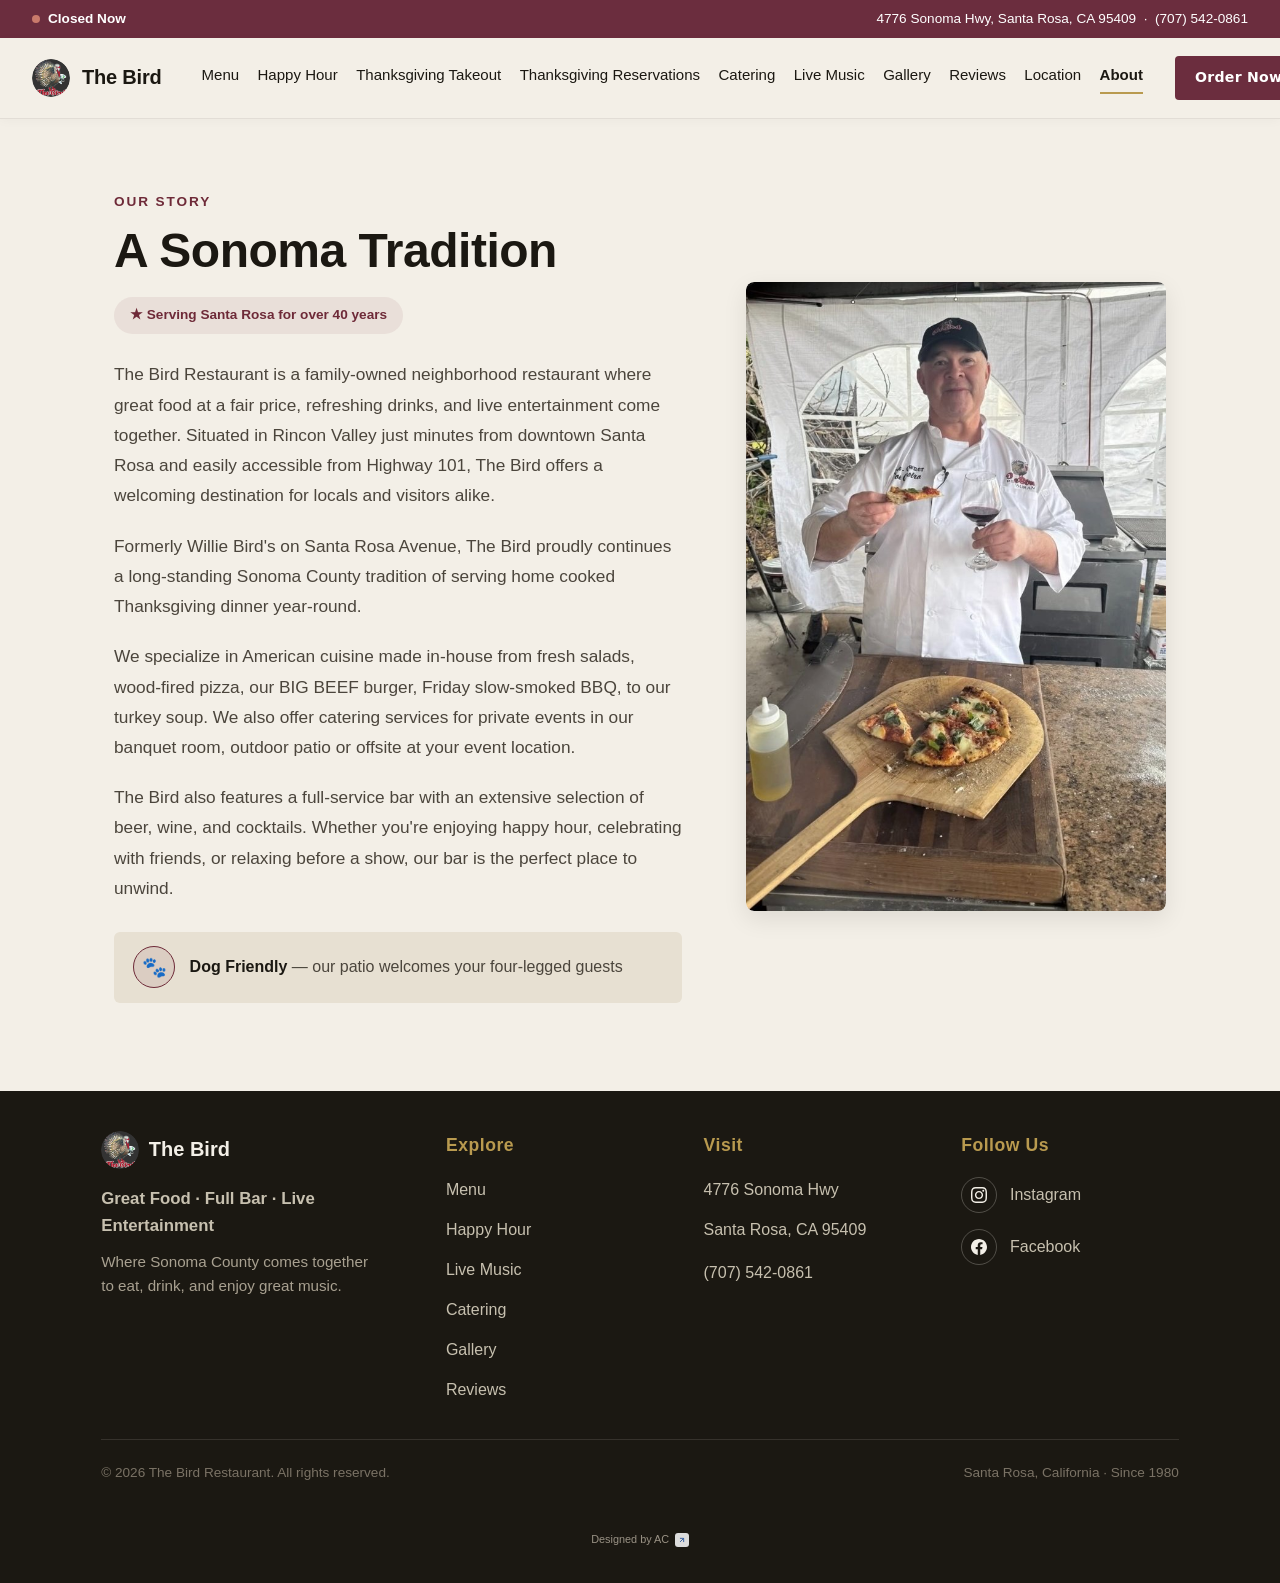
==== about.html @ 24c6ec64 "Add files via upload" ====
<!DOCTYPE html>
<html lang="en">
<head>
<meta charset="UTF-8">
<meta name="viewport" content="width=device-width, initial-scale=1.0, user-scalable=yes">
<title>About Us — The Bird Restaurant</title>
<link rel="icon" type="image/png" href="Bird_Logo_clknrs.png">
<link rel="preconnect" href="https://fonts.googleapis.com">
<link rel="preconnect" href="https://fonts.gstatic.com" crossorigin>
<link href="https://fonts.googleapis.com/css2?family=Space+Grotesk:wght@500;600;700&family=Plus+Jakarta+Sans:wght@400;500;600;700&family=Inter:wght@400;500;600;700&display=swap" rel="stylesheet">
<link href="css2.css" rel="stylesheet">

<!-- Google Analytics GA4 -->
<script async src="https://www.googletagmanager.com/gtag/js?id=G-4L2MCNKGV0"></script>
<script>
  window.dataLayer = window.dataLayer || [];
  function gtag(){dataLayer.push(arguments);}
  gtag('js', new Date());
  gtag('config', 'G-4L2MCNKGV0');
</script>

<style>
  :root {
    --ink: #1B1812;
    --ink-soft: #4B453C;
    --paper: #F3EFE7;
    --paper-2: #E7E0D2;
    --wine: #6E2A38;
    --wine-light: #893447;
    --gold: #B99A4F;
    --display: 'Space Grotesk', sans-serif;
    --body: 'Inter', sans-serif;
  }

  * { margin: 0; padding: 0; box-sizing: border-box; }
  /* ACCESSIBILITY & LAYOUT FIX: No overflow-x: hidden to allow sticky header to function */
  html { scroll-behavior: smooth; }
  body { max-width: 100vw; background: var(--paper); color: var(--ink); font-family: var(--body); line-height: 1.65; margin: 0; padding: 0; }

  a { color: inherit; text-decoration: none; }
  img { display: block; max-width: 100%; }
  ::selection { background: var(--gold); color: var(--ink); }

  .wrap { max-width: 1180px; margin: 0 auto; padding: 0 5vw; }

  /* Nav Links Styling & Gold Underline Effect (Forced Black Text) */
  .nav-links { 
    display: flex; 
    align-items: center; 
    gap: 1.15rem; 
    font-size: 0.94rem; 
    font-weight: 500; 
    white-space: nowrap; 
  }
  .nav-links a {
    position: relative;
    padding-bottom: 4px;
    color: var(--ink) !important;
    text-decoration: none;
    transition: opacity 0.2s ease;
  }
  .nav-links a:hover,
  .nav-links a.active {
    color: var(--ink) !important;
    font-weight: 600;
  }
  .nav-links a::after {
    content: '';
    position: absolute;
    left: 0;
    bottom: -2px;
    width: 0;
    height: 2px;
    background-color: var(--gold);
    transition: width 0.25s ease-in-out;
  }
  .nav-links a:hover::after, 
  .nav-links a.active::after {
    width: 100%;
  }

  /* Accessible Buttons */
  .btn {
    display: inline-flex; 
    align-items: center; 
    justify-content: center; 
    gap: 0.5rem;
    padding: 1rem 2.2rem;
    min-width: 170px;
    font-size: 1.05rem;
    font-weight: 600;
    letter-spacing: 0.03em; 
    border-radius: 4px; 
    text-decoration: none;
    box-sizing: border-box;
    transition: transform 0.18s, background 0.18s, color 0.18s, border-color 0.18s;
  }
  .btn-gold { background: var(--gold); color: var(--ink); }
  .btn-gold:hover { background: #cbae6c; transform: translateY(-2px); }
  .btn-outline { border: 1.5px solid rgba(243,239,231,0.5); color: var(--paper); }
  .btn-outline:hover { border-color: var(--gold); color: var(--gold); transform: translateY(-2px); }

  /* ---------- About Section Styles ---------- */
  .about-section {
    padding: 4.5rem 0 5.5rem;
  }
  .about-grid {
    display: grid;
    grid-template-columns: 1.15fr 0.85fr;
    gap: 4rem;
    align-items: center;
  }
  .eyebrow {
    font-size: 0.85rem;
    font-weight: 700;
    letter-spacing: 0.14em;
    text-transform: uppercase;
    color: var(--wine);
    margin-bottom: 0.6rem;
  }
  .about-heading {
    font-family: var(--display);
    font-weight: 700;
    font-size: clamp(2.2rem, 4vw, 3rem);
    letter-spacing: -0.01em;
    line-height: 1.15;
    margin-bottom: 1.2rem;
    color: var(--ink);
  }
  .tag-pill {
    display: inline-flex;
    align-items: center;
    gap: 0.5rem;
    font-size: 0.85rem;
    font-weight: 700;
    color: var(--wine);
    background: rgba(110,42,56,0.08);
    padding: 0.45rem 1rem;
    border-radius: 20px;
    margin-bottom: 1.6rem;
  }
  .about-text p {
    color: var(--ink-soft);
    font-size: 1.08rem;
    line-height: 1.75;
    margin-bottom: 1.25rem;
  }
  .about-img-wrap {
    position: relative;
    border-radius: 8px;
    overflow: hidden;
    box-shadow: 0 8px 25px rgba(0,0,0,0.09);
  }
  .about-img {
    border-radius: 8px;
    width: 100%;
    height: auto;
    object-fit: cover;
    display: block;
  }
  .dog-friendly-badge {
    display: flex;
    align-items: center;
    gap: 0.9rem;
    margin-top: 1.8rem;
    background: var(--paper-2);
    padding: 0.9rem 1.2rem;
    border-radius: 6px;
  }
  .dog-icon {
    width: 42px;
    height: 42px;
    border-radius: 50%;
    background: rgba(110,42,56,0.1);
    border: 1.5px solid var(--wine);
    display: flex;
    align-items: center;
    justify-content: center;
    font-size: 1.25rem;
    flex-shrink: 0;
  }

  @media (max-width: 860px) {
    .about-grid {
      grid-template-columns: 1fr;
      gap: 2.5rem;
    }
    .about-img-wrap {
      max-width: 520px;
      margin: 0 auto;
    }
  }
</style>
</head>
<body>

<!-- 1. STATUS BAR (Scrolls away naturally) -->
<div class="status-bar" style="background-color: #6B2D3E; color: #FFFFFF; font-size: 0.85rem; width: 100%; box-sizing: border-box;">
  <div style="max-width: 1340px; margin: 0 auto; padding: 0.5rem 2rem; display: flex; justify-content: space-between; align-items: center; box-sizing: border-box;">
    <div style="display: flex; align-items: center; gap: 0.5rem; font-weight: 600;">
      <span id="status-dot" style="width: 8px; height: 8px; background-color: #7FBF7F; border-radius: 50%; display: inline-block;"></span>
      <span id="status-text">Checking hours…</span>
    </div>
    <div>
      <a href="https://www.google.com/maps/search/?api=1&query=4776+Sonoma+Hwy,+Santa+Rosa,+CA+95409" target="_blank" rel="noopener noreferrer" style="color: #FFFFFF; text-decoration: none;">4776 Sonoma Hwy, Santa Rosa, CA 95409</a> 
      &nbsp;·&nbsp; 
      <a href="tel:+17075420861" style="color: #FFFFFF; text-decoration: none; white-space: nowrap;">(707) 542-0861</a>
    </div>
  </div>
</div>

<!-- 2. STICKY NAV BAR (Pins to top when scrolled - WITH SHARP BORDER) -->
<header class="site-header" style="position: sticky; top: 0; z-index: 1000; background-color: #F3EFE7; border-bottom: 1px solid rgba(27,24,18,0.08); box-shadow: 0 2px 10px rgba(0,0,0,0.03); width: 100%;">
  <div style="max-width: 1340px; margin: 0 auto; padding: 1.1rem 2rem; display: flex; align-items: center; justify-content: space-between; box-sizing: border-box;">
    
    <!-- Left: Brand -->
    <a href="index.html" style="display: flex; align-items: center; gap: 0.75rem; text-decoration: none; flex-shrink: 0;">
      <img loading="lazy" src="Bird_Logo_clknrs.png" alt="The Bird Logo" style="height: 38px; width: auto; border-radius: 50%; display: block;">
      <span style="font-family: var(--display); font-weight: 700; font-size: 1.25rem; color: #1B1812; letter-spacing: -0.01em;">The Bird</span>
    </a>

    <!-- Center: Navigation Links -->
    <nav class="nav-links" style="margin-left: 2.5rem; margin-right: 2rem;">
      <a href="menu.html">Menu</a>
      <a href="happyhour.html">Happy Hour</a>
      <a href="thanksgiving-takeout.html">Thanksgiving Takeout</a>
      <a href="thanksgiving-reservations.html">Thanksgiving Reservations</a>
      <a href="catering.html">Catering</a>
      <a href="livemusic.html">Live Music</a>
      <a href="gallery.html">Gallery</a>
      <a href="reviews.html">Reviews</a>
      <a href="location.html">Location</a>
      <a href="about.html" class="active">About</a>
    </nav>

    <!-- Right: Order Now Button -->
    <div style="flex-shrink: 0;">
      <a href="https://order.spoton.com/so-the-bird-4685/santa-rosa-ca/60ccbc7724b4c4514ff4c87b" target="_blank" rel="noopener noreferrer" style="display: inline-block; background-color: #6B2D3E; color: #FFFFFF; font-family: system-ui, -apple-system, BlinkMacSystemFont, 'Segoe UI', Roboto, sans-serif; font-weight: 600; font-size: 0.88rem; padding: 0.65rem 1.25rem; border-radius: 4px; text-decoration: none; letter-spacing: 0.02em;">Order Now</a>
    </div>

  </div>
</header>

<!-- ABOUT SECTION -->
<main class="about-section">
  <div class="wrap">
    <div class="about-grid">
      <div class="about-text">
        <div class="eyebrow">Our Story</div>
        <h1 class="about-heading">A Sonoma Tradition</h1>
        <div class="tag-pill">★ Serving Santa Rosa for over 40 years</div>
        
        <p>The Bird Restaurant is a family-owned neighborhood restaurant where great food at a fair price, refreshing drinks, and live entertainment come together. Situated in Rincon Valley just minutes from downtown Santa Rosa and easily accessible from Highway 101, The Bird offers a welcoming destination for locals and visitors alike.</p>
        
        <p>Formerly Willie Bird's on Santa Rosa Avenue, The Bird proudly continues a long-standing Sonoma County tradition of serving home cooked Thanksgiving dinner year-round.</p>
        
        <p>We specialize in American cuisine made in-house from fresh salads, wood-fired pizza, our BIG BEEF burger, Friday slow-smoked BBQ, to our turkey soup. We also offer catering services for private events in our banquet room, outdoor patio or offsite at your event location.</p>
        
        <p>The Bird also features a full-service bar with an extensive selection of beer, wine, and cocktails. Whether you're enjoying happy hour, celebrating with friends, or relaxing before a show, our bar is the perfect place to unwind.</p>

        <div class="dog-friendly-badge">
          <div class="dog-icon">🐾</div>
          <span style="font-size: 1rem; color: var(--ink-soft);"><strong style="color: var(--ink);">Dog Friendly</strong> — our patio welcomes your four-legged guests</span>
        </div>
      </div>

      <div class="about-img-wrap">
        <!-- Optimized Cloudinary photo with auto format & quality compression + local fallback -->
        <img class="about-img" 
             src="https://res.cloudinary.com/j38l39ro/image/upload/f_auto,q_auto,w_1000/joe-castro-owner.jpg" 
             onerror="this.onerror=null; this.src='joe-castro-owner.jpg';"
             alt="Joe Castro, owner of The Bird Restaurant, with wood-fired pizza and wine" 
             loading="lazy" 
             width="683" 
             height="1024">
      </div>
    </div>
  </div>
</main>

<!-- ACCESSIBLE MASTER FOOTER (Optimized for 55+) -->
<footer class="site-footer" style="background: #1B1812; border-top: none; position: relative; color: #C7C0AF; padding: 2.5rem 0 1.5rem 0; width: 100%; box-sizing: border-box; text-align: left;">
  <div class="wrap" style="max-width: 1180px; margin: 0 auto; padding: 0 4vw;">
    
    <div style="display: grid; grid-template-columns: 1.4fr 1fr 1fr 1fr; gap: 2.5rem; padding-bottom: 2.2rem; border-bottom: 1px solid rgba(243,239,231,0.12);">
      
      <!-- Column 1 -->
      <div>
        <a href="index.html" style="display: flex; align-items: center; gap: 0.6rem; margin-bottom: 1rem; text-decoration: none;">
          <img loading="lazy" src="Bird_Logo_clknrs.png" alt="The Bird Logo" style="height: 38px; width: auto; border-radius: 50%;">
          <span style="font-family: var(--display); font-weight: 700; font-size: 1.25rem; color: #F3EFE7;">The Bird</span>
        </a>
        
        <!-- TYPOGRAPHY FIX: Split into two distinct blocks so it doesn't look like a run-on sentence -->
        <div style="margin-bottom: 0.6rem; font-size: 1.05rem; font-weight: 600; color: #C7C0AF;">
          Great Food · Full Bar · Live Entertainment
        </div>
        <p style="font-size: 0.95rem; color: #A8A090; line-height: 1.6; max-width: 280px; margin: 0;">
          Where Sonoma County comes together to eat, drink, and enjoy great music.
        </p>
      </div>

      <!-- Column 2 -->
      <div>
        <h4 style="font-family: var(--display); font-size: 1.1rem; font-weight: 600; color: var(--gold); margin-bottom: 1.1rem; letter-spacing: 0.03em;">Explore</h4>
        <ul style="list-style: none; padding: 0; margin: 0; display: flex; flex-direction: column; gap: 0.85rem; font-size: 1rem;">
          <li><a href="menu.html" style="color: #C7C0AF; text-decoration: none;">Menu</a></li>
          <li><a href="happyhour.html" style="color: #C7C0AF; text-decoration: none;">Happy Hour</a></li>
          <li><a href="livemusic.html" style="color: #C7C0AF; text-decoration: none;">Live Music</a></li>
          <li><a href="catering.html" style="color: #C7C0AF; text-decoration: none;">Catering</a></li>
          <li><a href="gallery.html" style="color: #C7C0AF; text-decoration: none;">Gallery</a></li>
          <li><a href="reviews.html" style="color: #C7C0AF; text-decoration: none;">Reviews</a></li>
        </ul>
      </div>

      <!-- Column 3 -->
      <div>
        <h4 style="font-family: var(--display); font-size: 1.1rem; font-weight: 600; color: var(--gold); margin-bottom: 1.1rem; letter-spacing: 0.03em;">Visit</h4>
        <div style="display: flex; flex-direction: column; gap: 0.85rem; font-size: 1rem; color: #C7C0AF;">
          <a href="https://www.google.com/maps/search/?api=1&query=4776+Sonoma+Hwy,+Santa+Rosa,+CA+95409" target="_blank" rel="noopener" style="color: #C7C0AF; text-decoration: none;">4776 Sonoma Hwy</a>
          <a href="https://www.google.com/maps/search/?api=1&query=4776+Sonoma+Hwy,+Santa+Rosa,+CA+95409" target="_blank" rel="noopener" style="color: #C7C0AF; text-decoration: none;">Santa Rosa, CA 95409</a>
          <a href="tel:+17075420861" style="color: #C7C0AF; text-decoration: none; margin-top: 0.2rem;">(707) 542-0861</a>
        </div>
      </div>

      <!-- Column 4 -->
      <div>
        <h4 style="font-family: var(--display); font-size: 1.1rem; font-weight: 600; color: var(--gold); margin-bottom: 1.1rem; letter-spacing: 0.03em;">Follow Us</h4>
        
        <div style="display: flex; align-items: center; gap: 0.8rem; margin-bottom: 1rem;">
          <a href="https://www.instagram.com/thebirdrestaurant707/" target="_blank" rel="noopener noreferrer" aria-label="Instagram" style="display: inline-flex; align-items: center; justify-content: center; width: 36px; height: 36px; border-radius: 50%; border: 1px solid rgba(243,239,231,0.25); color: #F3EFE7; text-decoration: none;">
            <svg width="16" height="16" fill="currentColor" viewBox="0 0 24 24"><path d="M12 2.163c3.204 0 3.584.012 4.85.07 3.252.148 4.771 1.691 4.919 4.919.058 1.265.069 1.645.069 4.849 0 3.205-.012 3.584-.069 4.849-.149 3.225-1.664 4.771-4.919 4.919-1.266.058-1.644.07-4.85.07-3.204 0-3.584-.012-4.849-.07-3.26-.149-4.771-1.699-4.919-4.92-.058-1.265-.07-1.644-.07-4.849 0-3.204.013-3.583.07-4.849.149-3.227 1.664-4.771 4.919-4.919 1.266-.057 1.645-.069 4.849-.069zm0-2.163c-3.259 0-3.667.014-4.947.072-4.358.2-6.78 2.618-6.98 6.98-.059 1.281-.073 1.689-.073 4.948 0 3.259.014 3.668.072 4.948.2 4.358 2.618 6.78 6.98 6.98 1.281.058 1.689.072 4.948.072 3.259 0 3.668-.014 4.948-.072 4.354-.2 6.782-2.618 6.979-6.98.059-1.28.073-1.689.073-4.948 0-3.259-.014-3.667-.072-4.947-.196-4.354-2.617-6.78-6.979-6.98-1.281-.059-1.69-.073-4.949-.073zm0 5.838c-3.403 0-6.162 2.759-6.162 6.162s2.759 6.163 6.162 6.163 6.162-2.759 6.162-6.163c0-3.403-2.759-6.162-6.162-6.162zm0 10.162c-2.209 0-4-1.79-4-4 0-2.209 1.791-4 4-4s4 1.791 4 4c0 2.21-1.791 4-4 4zm6.406-11.845c-.796 0-1.441.645-1.441 1.44s.645 1.44 1.441 1.44c.795 0 1.439-.645 1.439-1.44s-.644-1.44-1.439-1.44z"/></svg>
          </a>
          <a href="https://www.instagram.com/thebirdrestaurant707/" target="_blank" rel="noopener noreferrer" style="color: #C7C0AF; text-decoration: none; font-size: 1rem;">Instagram</a>
        </div>
        
        <div style="display: flex; align-items: center; gap: 0.8rem;">
          <a href="https://www.facebook.com/thebird707" target="_blank" rel="noopener noreferrer" aria-label="Facebook" style="display: inline-flex; align-items: center; justify-content: center; width: 36px; height: 36px; border-radius: 50%; border: 1px solid rgba(243,239,231,0.25); color: #F3EFE7; text-decoration: none;">
            <svg width="16" height="16" fill="currentColor" viewBox="0 0 24 24"><path d="M24 12.073c0-6.627-5.373-12-12-12s-12 5.373-12 12c0 5.99 4.388 10.954 10.125 11.854v-8.385H7.078v-3.47h3.047V9.43c0-3.007 1.792-4.669 4.533-4.669 1.312 0 2.686.235 2.686.235v2.953H15.83c-1.491 0-1.956.925-1.956 1.874v2.25h3.328l-.532 3.47h-2.796v8.385C19.612 23.027 24 18.062 24 12.073z"/></svg>
          </a>
          <a href="https://www.facebook.com/thebird707" target="_blank" rel="noopener noreferrer" style="color: #C7C0AF; text-decoration: none; font-size: 1rem;">Facebook</a>
        </div>
      </div>

    </div>

    <div style="display: flex; justify-content: space-between; align-items: center; flex-wrap: wrap; gap: 0.8rem; padding: 1.4rem 0 1.0rem 0; font-size: 0.85rem; color: #7A7265;">
      <span>&copy; 2026 The Bird Restaurant. All rights reserved.</span>
      <span>Santa Rosa, California · Since 1980</span>
    </div>

    <!-- Below the Fold Credit Link -->
    <div style="text-align: center; margin-top: 1.5rem; padding-bottom: 0.5rem;">
      <a href="https://castroascend.netlify.app/" target="_blank" rel="noopener noreferrer" style="color: #9A9285; font-size: 0.68rem; font-weight: 500; text-decoration: none; display: inline-flex; align-items: center; gap: 0.25rem;">
        Designed by AC
        <span style="display: inline-flex; align-items: center; justify-content: center; width: 14px; height: 14px; background: #DCDCDC; border-radius: 3px; margin-left: 0.1rem;">
          <svg width="8" height="8" viewBox="0 0 24 24" fill="none" stroke="#3B62A0" stroke-width="3" stroke-linecap="round" stroke-linejoin="round"><line x1="7" y1="17" x2="17" y2="7"></line><polyline points="7 7 17 7 17 17"></polyline></svg>
        </span>
      </a>
    </div>

  </div>
</footer>

<script>
  // Open Now status logic based on business hours
  (function() {
    const dot = document.getElementById('status-dot');
    const text = document.getElementById('status-text');
    const now = new Date();
    const day = now.getDay(); // 0 = Sunday
    const hour = now.getHours() + now.getMinutes() / 60;
    const hoursMap = {
      0: [12, 19], // Sunday
      1: null,     // Monday closed
      2: [12, 21], 3: [12, 21], 4: [12, 21], 5: [12, 21],
      6: [12, 21]
    };
    const todays = hoursMap[day];
    const isOpen = todays && hour >= todays[0] && hour < todays[1];
    if (isOpen) {
      text.textContent = 'Open Now';
    } else {
      dot.style.backgroundColor = '#C97A6B';
      text.textContent = 'Closed Now';
    }
  })();
</script>

</body>
</html>
---- css2.css ----
/* cyrillic-ext */
@font-face {
  font-family: 'Inter';
  font-style: italic;
  font-weight: 400;
  font-display: swap;
  src: url("") format('woff2');
  unicode-range: U+0460-052F, U+1C80-1C8A, U+20B4, U+2DE0-2DFF, U+A640-A69F, U+FE2E-FE2F;
}
/* cyrillic */
@font-face {
  font-family: 'Inter';
  font-style: italic;
  font-weight: 400;
  font-display: swap;
  src: url("") format('woff2');
  unicode-range: U+0301, U+0400-045F, U+0490-0491, U+04B0-04B1, U+2116;
}
/* greek-ext */
@font-face {
  font-family: 'Inter';
  font-style: italic;
  font-weight: 400;
  font-display: swap;
  src: url("") format('woff2');
  unicode-range: U+1F00-1FFF;
}
/* greek */
@font-face {
  font-family: 'Inter';
  font-style: italic;
  font-weight: 400;
  font-display: swap;
  src: url("") format('woff2');
  unicode-range: U+0370-0377, U+037A-037F, U+0384-038A, U+038C, U+038E-03A1, U+03A3-03FF;
}
/* vietnamese */
@font-face {
  font-family: 'Inter';
  font-style: italic;
  font-weight: 400;
  font-display: swap;
  src: url("") format('woff2');
  unicode-range: U+0102-0103, U+0110-0111, U+0128-0129, U+0168-0169, U+01A0-01A1, U+01AF-01B0, U+0300-0301, U+0303-0304, U+0308-0309, U+0323, U+0329, U+1EA0-1EF9, U+20AB;
}
/* latin-ext */
@font-face {
  font-family: 'Inter';
  font-style: italic;
  font-weight: 400;
  font-display: swap;
  src: url("") format('woff2');
  unicode-range: U+0100-02BA, U+02BD-02C5, U+02C7-02CC, U+02CE-02D7, U+02DD-02FF, U+0304, U+0308, U+0329, U+1D00-1DBF, U+1E00-1E9F, U+1EF2-1EFF, U+2020, U+20A0-20AB, U+20AD-20C4, U+2113, U+2C60-2C7F, U+A720-A7FF;
}
/* latin */
@font-face {
  font-family: 'Inter';
  font-style: italic;
  font-weight: 400;
  font-display: swap;
  src: url("") format('woff2');
  unicode-range: U+0000-00FF, U+0131, U+0152-0153, U+02BB-02BC, U+02C6, U+02DA, U+02DC, U+0304, U+0308, U+0329, U+2000-206F, U+20AC, U+2122, U+2191, U+2193, U+2212, U+2215, U+FEFF, U+FFFD;
}
/* cyrillic-ext */
@font-face {
  font-family: 'Inter';
  font-style: normal;
  font-weight: 400;
  font-display: swap;
  src: url("") format('woff2');
  unicode-range: U+0460-052F, U+1C80-1C8A, U+20B4, U+2DE0-2DFF, U+A640-A69F, U+FE2E-FE2F;
}
/* cyrillic */
@font-face {
  font-family: 'Inter';
  font-style: normal;
  font-weight: 400;
  font-display: swap;
  src: url("") format('woff2');
  unicode-range: U+0301, U+0400-045F, U+0490-0491, U+04B0-04B1, U+2116;
}
/* greek-ext */
@font-face {
  font-family: 'Inter';
  font-style: normal;
  font-weight: 400;
  font-display: swap;
  src: url("") format('woff2');
  unicode-range: U+1F00-1FFF;
}
/* greek */
@font-face {
  font-family: 'Inter';
  font-style: normal;
  font-weight: 400;
  font-display: swap;
  src: url("") format('woff2');
  unicode-range: U+0370-0377, U+037A-037F, U+0384-038A, U+038C, U+038E-03A1, U+03A3-03FF;
}
/* vietnamese */
@font-face {
  font-family: 'Inter';
  font-style: normal;
  font-weight: 400;
  font-display: swap;
  src: url("") format('woff2');
  unicode-range: U+0102-0103, U+0110-0111, U+0128-0129, U+0168-0169, U+01A0-01A1, U+01AF-01B0, U+0300-0301, U+0303-0304, U+0308-0309, U+0323, U+0329, U+1EA0-1EF9, U+20AB;
}
/* latin-ext */
@font-face {
  font-family: 'Inter';
  font-style: normal;
  font-weight: 400;
  font-display: swap;
  src: url("") format('woff2');
  unicode-range: U+0100-02BA, U+02BD-02C5, U+02C7-02CC, U+02CE-02D7, U+02DD-02FF, U+0304, U+0308, U+0329, U+1D00-1DBF, U+1E00-1E9F, U+1EF2-1EFF, U+2020, U+20A0-20AB, U+20AD-20C4, U+2113, U+2C60-2C7F, U+A720-A7FF;
}
/* latin */
@font-face {
  font-family: 'Inter';
  font-style: normal;
  font-weight: 400;
  font-display: swap;
  src: url("") format('woff2');
  unicode-range: U+0000-00FF, U+0131, U+0152-0153, U+02BB-02BC, U+02C6, U+02DA, U+02DC, U+0304, U+0308, U+0329, U+2000-206F, U+20AC, U+2122, U+2191, U+2193, U+2212, U+2215, U+FEFF, U+FFFD;
}
/* cyrillic-ext */
@font-face {
  font-family: 'Inter';
  font-style: normal;
  font-weight: 500;
  font-display: swap;
  src: url("") format('woff2');
  unicode-range: U+0460-052F, U+1C80-1C8A, U+20B4, U+2DE0-2DFF, U+A640-A69F, U+FE2E-FE2F;
}
/* cyrillic */
@font-face {
  font-family: 'Inter';
  font-style: normal;
  font-weight: 500;
  font-display: swap;
  src: url("") format('woff2');
  unicode-range: U+0301, U+0400-045F, U+0490-0491, U+04B0-04B1, U+2116;
}
/* greek-ext */
@font-face {
  font-family: 'Inter';
  font-style: normal;
  font-weight: 500;
  font-display: swap;
  src: url("") format('woff2');
  unicode-range: U+1F00-1FFF;
}
/* greek */
@font-face {
  font-family: 'Inter';
  font-style: normal;
  font-weight: 500;
  font-display: swap;
  src: url("") format('woff2');
  unicode-range: U+0370-0377, U+037A-037F, U+0384-038A, U+038C, U+038E-03A1, U+03A3-03FF;
}
/* vietnamese */
@font-face {
  font-family: 'Inter';
  font-style: normal;
  font-weight: 500;
  font-display: swap;
  src: url("") format('woff2');
  unicode-range: U+0102-0103, U+0110-0111, U+0128-0129, U+0168-0169, U+01A0-01A1, U+01AF-01B0, U+0300-0301, U+0303-0304, U+0308-0309, U+0323, U+0329, U+1EA0-1EF9, U+20AB;
}
/* latin-ext */
@font-face {
  font-family: 'Inter';
  font-style: normal;
  font-weight: 500;
  font-display: swap;
  src: url("") format('woff2');
  unicode-range: U+0100-02BA, U+02BD-02C5, U+02C7-02CC, U+02CE-02D7, U+02DD-02FF, U+0304, U+0308, U+0329, U+1D00-1DBF, U+1E00-1E9F, U+1EF2-1EFF, U+2020, U+20A0-20AB, U+20AD-20C4, U+2113, U+2C60-2C7F, U+A720-A7FF;
}
/* latin */
@font-face {
  font-family: 'Inter';
  font-style: normal;
  font-weight: 500;
  font-display: swap;
  src: url("") format('woff2');
  unicode-range: U+0000-00FF, U+0131, U+0152-0153, U+02BB-02BC, U+02C6, U+02DA, U+02DC, U+0304, U+0308, U+0329, U+2000-206F, U+20AC, U+2122, U+2191, U+2193, U+2212, U+2215, U+FEFF, U+FFFD;
}
/* cyrillic-ext */
@font-face {
  font-family: 'Inter';
  font-style: normal;
  font-weight: 600;
  font-display: swap;
  src: url("") format('woff2');
  unicode-range: U+0460-052F, U+1C80-1C8A, U+20B4, U+2DE0-2DFF, U+A640-A69F, U+FE2E-FE2F;
}
/* cyrillic */
@font-face {
  font-family: 'Inter';
  font-style: normal;
  font-weight: 600;
  font-display: swap;
  src: url("") format('woff2');
  unicode-range: U+0301, U+0400-045F, U+0490-0491, U+04B0-04B1, U+2116;
}
/* greek-ext */
@font-face {
  font-family: 'Inter';
  font-style: normal;
  font-weight: 600;
  font-display: swap;
  src: url("") format('woff2');
  unicode-range: U+1F00-1FFF;
}
/* greek */
@font-face {
  font-family: 'Inter';
  font-style: normal;
  font-weight: 600;
  font-display: swap;
  src: url("") format('woff2');
  unicode-range: U+0370-0377, U+037A-037F, U+0384-038A, U+038C, U+038E-03A1, U+03A3-03FF;
}
/* vietnamese */
@font-face {
  font-family: 'Inter';
  font-style: normal;
  font-weight: 600;
  font-display: swap;
  src: url("") format('woff2');
  unicode-range: U+0102-0103, U+0110-0111, U+0128-0129, U+0168-0169, U+01A0-01A1, U+01AF-01B0, U+0300-0301, U+0303-0304, U+0308-0309, U+0323, U+0329, U+1EA0-1EF9, U+20AB;
}
/* latin-ext */
@font-face {
  font-family: 'Inter';
  font-style: normal;
  font-weight: 600;
  font-display: swap;
  src: url("") format('woff2');
  unicode-range: U+0100-02BA, U+02BD-02C5, U+02C7-02CC, U+02CE-02D7, U+02DD-02FF, U+0304, U+0308, U+0329, U+1D00-1DBF, U+1E00-1E9F, U+1EF2-1EFF, U+2020, U+20A0-20AB, U+20AD-20C4, U+2113, U+2C60-2C7F, U+A720-A7FF;
}
/* latin */
@font-face {
  font-family: 'Inter';
  font-style: normal;
  font-weight: 600;
  font-display: swap;
  src: url("") format('woff2');
  unicode-range: U+0000-00FF, U+0131, U+0152-0153, U+02BB-02BC, U+02C6, U+02DA, U+02DC, U+0304, U+0308, U+0329, U+2000-206F, U+20AC, U+2122, U+2191, U+2193, U+2212, U+2215, U+FEFF, U+FFFD;
}
/* cyrillic-ext */
@font-face {
  font-family: 'Inter';
  font-style: normal;
  font-weight: 700;
  font-display: swap;
  src: url("") format('woff2');
  unicode-range: U+0460-052F, U+1C80-1C8A, U+20B4, U+2DE0-2DFF, U+A640-A69F, U+FE2E-FE2F;
}
/* cyrillic */
@font-face {
  font-family: 'Inter';
  font-style: normal;
  font-weight: 700;
  font-display: swap;
  src: url("") format('woff2');
  unicode-range: U+0301, U+0400-045F, U+0490-0491, U+04B0-04B1, U+2116;
}
/* greek-ext */
@font-face {
  font-family: 'Inter';
  font-style: normal;
  font-weight: 700;
  font-display: swap;
  src: url("") format('woff2');
  unicode-range: U+1F00-1FFF;
}
/* greek */
@font-face {
  font-family: 'Inter';
  font-style: normal;
  font-weight: 700;
  font-display: swap;
  src: url("") format('woff2');
  unicode-range: U+0370-0377, U+037A-037F, U+0384-038A, U+038C, U+038E-03A1, U+03A3-03FF;
}
/* vietnamese */
@font-face {
  font-family: 'Inter';
  font-style: normal;
  font-weight: 700;
  font-display: swap;
  src: url("") format('woff2');
  unicode-range: U+0102-0103, U+0110-0111, U+0128-0129, U+0168-0169, U+01A0-01A1, U+01AF-01B0, U+0300-0301, U+0303-0304, U+0308-0309, U+0323, U+0329, U+1EA0-1EF9, U+20AB;
}
/* latin-ext */
@font-face {
  font-family: 'Inter';
  font-style: normal;
  font-weight: 700;
  font-display: swap;
  src: url("") format('woff2');
  unicode-range: U+0100-02BA, U+02BD-02C5, U+02C7-02CC, U+02CE-02D7, U+02DD-02FF, U+0304, U+0308, U+0329, U+1D00-1DBF, U+1E00-1E9F, U+1EF2-1EFF, U+2020, U+20A0-20AB, U+20AD-20C4, U+2113, U+2C60-2C7F, U+A720-A7FF;
}
/* latin */
@font-face {
  font-family: 'Inter';
  font-style: normal;
  font-weight: 700;
  font-display: swap;
  src: url("") format('woff2');
  unicode-range: U+0000-00FF, U+0131, U+0152-0153, U+02BB-02BC, U+02C6, U+02DA, U+02DC, U+0304, U+0308, U+0329, U+2000-206F, U+20AC, U+2122, U+2191, U+2193, U+2212, U+2215, U+FEFF, U+FFFD;
}
/* cyrillic-ext */
@font-face {
  font-family: 'Inter';
  font-style: normal;
  font-weight: 800;
  font-display: swap;
  src: url("") format('woff2');
  unicode-range: U+0460-052F, U+1C80-1C8A, U+20B4, U+2DE0-2DFF, U+A640-A69F, U+FE2E-FE2F;
}
/* cyrillic */
@font-face {
  font-family: 'Inter';
  font-style: normal;
  font-weight: 800;
  font-display: swap;
  src: url("") format('woff2');
  unicode-range: U+0301, U+0400-045F, U+0490-0491, U+04B0-04B1, U+2116;
}
/* greek-ext */
@font-face {
  font-family: 'Inter';
  font-style: normal;
  font-weight: 800;
  font-display: swap;
  src: url("") format('woff2');
  unicode-range: U+1F00-1FFF;
}
/* greek */
@font-face {
  font-family: 'Inter';
  font-style: normal;
  font-weight: 800;
  font-display: swap;
  src: url("") format('woff2');
  unicode-range: U+0370-0377, U+037A-037F, U+0384-038A, U+038C, U+038E-03A1, U+03A3-03FF;
}
/* vietnamese */
@font-face {
  font-family: 'Inter';
  font-style: normal;
  font-weight: 800;
  font-display: swap;
  src: url("") format('woff2');
  unicode-range: U+0102-0103, U+0110-0111, U+0128-0129, U+0168-0169, U+01A0-01A1, U+01AF-01B0, U+0300-0301, U+0303-0304, U+0308-0309, U+0323, U+0329, U+1EA0-1EF9, U+20AB;
}
/* latin-ext */
@font-face {
  font-family: 'Inter';
  font-style: normal;
  font-weight: 800;
  font-display: swap;
  src: url("") format('woff2');
  unicode-range: U+0100-02BA, U+02BD-02C5, U+02C7-02CC, U+02CE-02D7, U+02DD-02FF, U+0304, U+0308, U+0329, U+1D00-1DBF, U+1E00-1E9F, U+1EF2-1EFF, U+2020, U+20A0-20AB, U+20AD-20C4, U+2113, U+2C60-2C7F, U+A720-A7FF;
}
/* latin */
@font-face {
  font-family: 'Inter';
  font-style: normal;
  font-weight: 800;
  font-display: swap;
  src: url("") format('woff2');
  unicode-range: U+0000-00FF, U+0131, U+0152-0153, U+02BB-02BC, U+02C6, U+02DA, U+02DC, U+0304, U+0308, U+0329, U+2000-206F, U+20AC, U+2122, U+2191, U+2193, U+2212, U+2215, U+FEFF, U+FFFD;
}
/* vietnamese */
@font-face {
  font-family: 'Space Grotesk';
  font-style: normal;
  font-weight: 500;
  font-display: swap;
  src: url("") format('woff2');
  unicode-range: U+0102-0103, U+0110-0111, U+0128-0129, U+0168-0169, U+01A0-01A1, U+01AF-01B0, U+0300-0301, U+0303-0304, U+0308-0309, U+0323, U+0329, U+1EA0-1EF9, U+20AB;
}
/* latin-ext */
@font-face {
  font-family: 'Space Grotesk';
  font-style: normal;
  font-weight: 500;
  font-display: swap;
  src: url("") format('woff2');
  unicode-range: U+0100-02BA, U+02BD-02C5, U+02C7-02CC, U+02CE-02D7, U+02DD-02FF, U+0304, U+0308, U+0329, U+1D00-1DBF, U+1E00-1E9F, U+1EF2-1EFF, U+2020, U+20A0-20AB, U+20AD-20C4, U+2113, U+2C60-2C7F, U+A720-A7FF;
}
/* latin */
@font-face {
  font-family: 'Space Grotesk';
  font-style: normal;
  font-weight: 500;
  font-display: swap;
  src: url("") format('woff2');
  unicode-range: U+0000-00FF, U+0131, U+0152-0153, U+02BB-02BC, U+02C6, U+02DA, U+02DC, U+0304, U+0308, U+0329, U+2000-206F, U+20AC, U+2122, U+2191, U+2193, U+2212, U+2215, U+FEFF, U+FFFD;
}
/* vietnamese */
@font-face {
  font-family: 'Space Grotesk';
  font-style: normal;
  font-weight: 600;
  font-display: swap;
  src: url("") format('woff2');
  unicode-range: U+0102-0103, U+0110-0111, U+0128-0129, U+0168-0169, U+01A0-01A1, U+01AF-01B0, U+0300-0301, U+0303-0304, U+0308-0309, U+0323, U+0329, U+1EA0-1EF9, U+20AB;
}
/* latin-ext */
@font-face {
  font-family: 'Space Grotesk';
  font-style: normal;
  font-weight: 600;
  font-display: swap;
  src: url("") format('woff2');
  unicode-range: U+0100-02BA, U+02BD-02C5, U+02C7-02CC, U+02CE-02D7, U+02DD-02FF, U+0304, U+0308, U+0329, U+1D00-1DBF, U+1E00-1E9F, U+1EF2-1EFF, U+2020, U+20A0-20AB, U+20AD-20C4, U+2113, U+2C60-2C7F, U+A720-A7FF;
}
/* latin */
@font-face {
  font-family: 'Space Grotesk';
  font-style: normal;
  font-weight: 600;
  font-display: swap;
  src: url("") format('woff2');
  unicode-range: U+0000-00FF, U+0131, U+0152-0153, U+02BB-02BC, U+02C6, U+02DA, U+02DC, U+0304, U+0308, U+0329, U+2000-206F, U+20AC, U+2122, U+2191, U+2193, U+2212, U+2215, U+FEFF, U+FFFD;
}
/* vietnamese */
@font-face {
  font-family: 'Space Grotesk';
  font-style: normal;
  font-weight: 700;
  font-display: swap;
  src: url("") format('woff2');
  unicode-range: U+0102-0103, U+0110-0111, U+0128-0129, U+0168-0169, U+01A0-01A1, U+01AF-01B0, U+0300-0301, U+0303-0304, U+0308-0309, U+0323, U+0329, U+1EA0-1EF9, U+20AB;
}
/* latin-ext */
@font-face {
  font-family: 'Space Grotesk';
  font-style: normal;
  font-weight: 700;
  font-display: swap;
  src: url("") format('woff2');
  unicode-range: U+0100-02BA, U+02BD-02C5, U+02C7-02CC, U+02CE-02D7, U+02DD-02FF, U+0304, U+0308, U+0329, U+1D00-1DBF, U+1E00-1E9F, U+1EF2-1EFF, U+2020, U+20A0-20AB, U+20AD-20C4, U+2113, U+2C60-2C7F, U+A720-A7FF;
}
/* latin */
@font-face {
  font-family: 'Space Grotesk';
  font-style: normal;
  font-weight: 700;
  font-display: swap;
  src: url("") format('woff2');
  unicode-range: U+0000-00FF, U+0131, U+0152-0153, U+02BB-02BC, U+02C6, U+02DA, U+02DC, U+0304, U+0308, U+0329, U+2000-206F, U+20AC, U+2122, U+2191, U+2193, U+2212, U+2215, U+FEFF, U+FFFD;
}
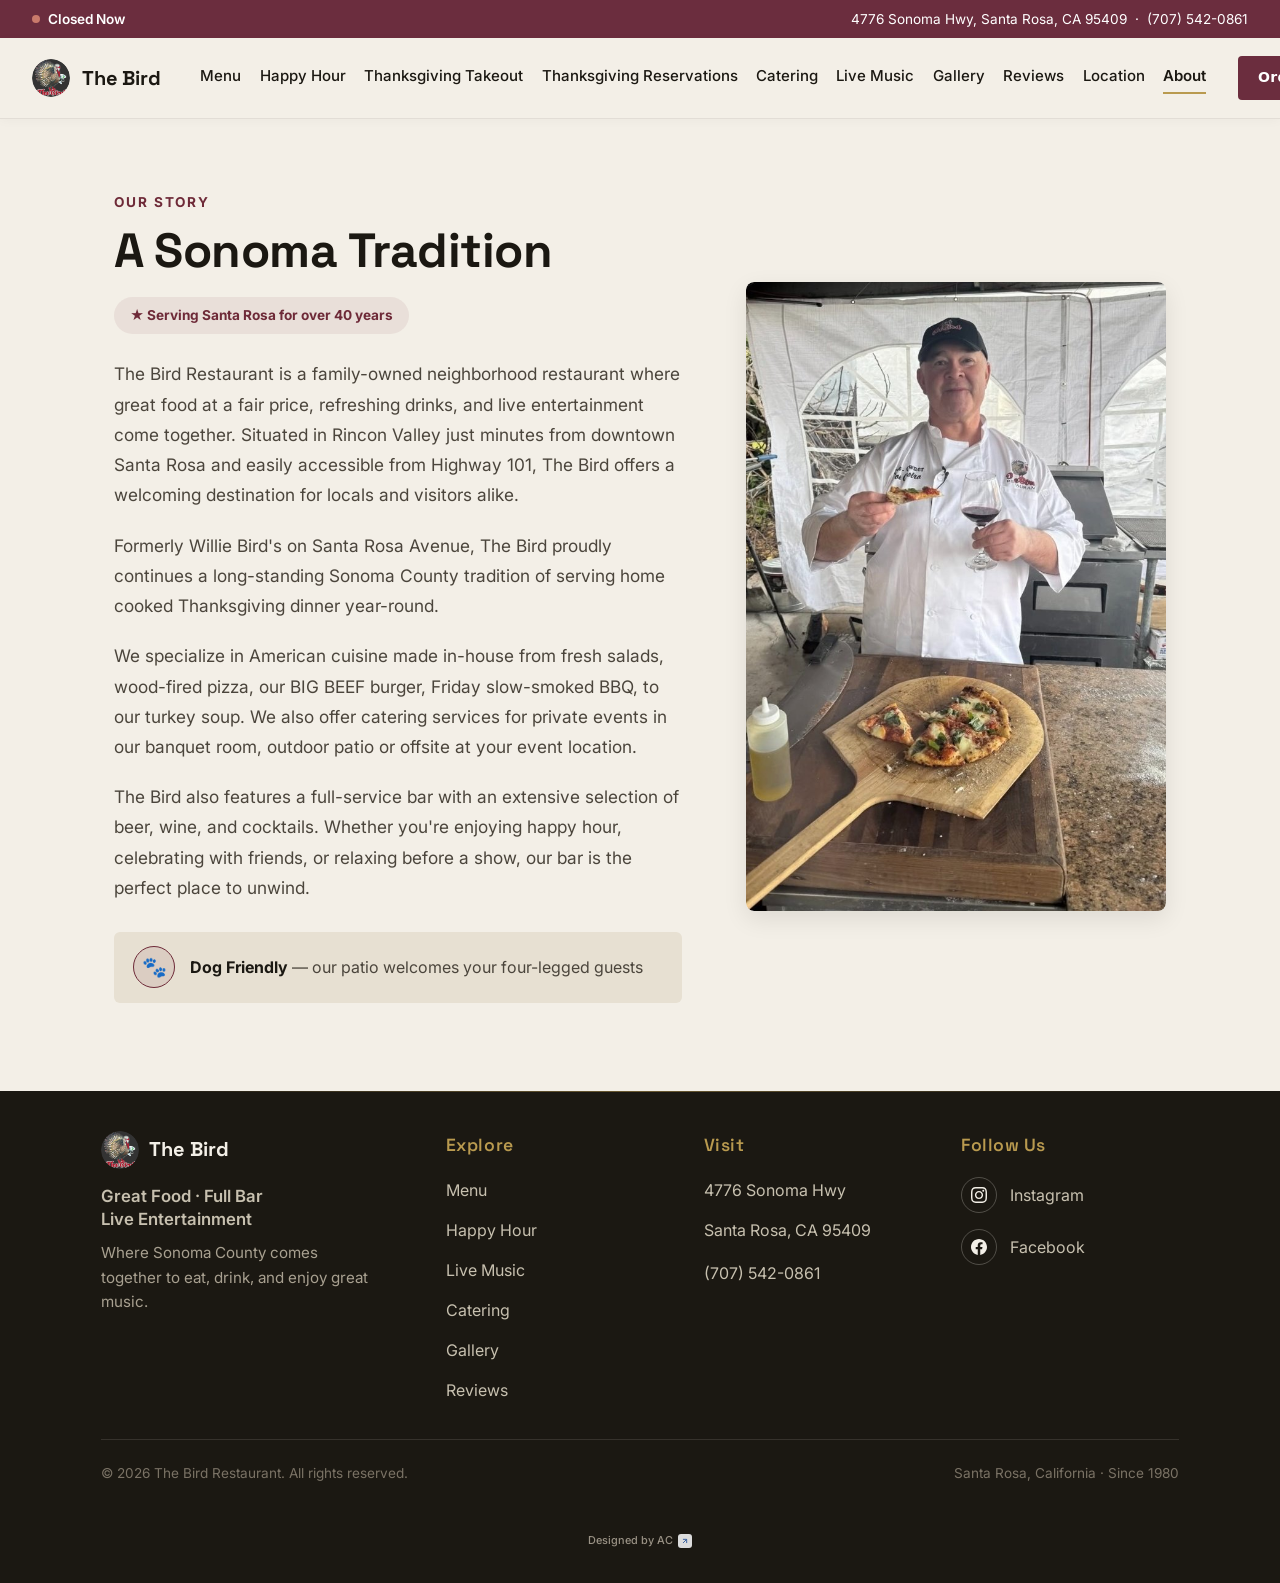
==== commit 79487695: "Add files via upload" ====
--- a/about.html
+++ b/about.html
@@ -4,11 +4,11 @@
 <meta charset="UTF-8">
 <meta name="viewport" content="width=device-width, initial-scale=1.0, user-scalable=yes">
 <title>About Us — The Bird Restaurant</title>
+<meta name="description" content="Discover the story of The Bird Restaurant in Santa Rosa, CA. Family-owned and carrying forward over 40 years of Sonoma County dining tradition with great food, drinks, and live music.">
 <link rel="icon" type="image/png" href="Bird_Logo_clknrs.png">
 <link rel="preconnect" href="https://fonts.googleapis.com">
 <link rel="preconnect" href="https://fonts.gstatic.com" crossorigin>
 <link href="https://fonts.googleapis.com/css2?family=Space+Grotesk:wght@500;600;700&family=Plus+Jakarta+Sans:wght@400;500;600;700&family=Inter:wght@400;500;600;700&display=swap" rel="stylesheet">
-<link href="css2.css" rel="stylesheet">
 
 <!-- Google Analytics GA4 -->
 <script async src="https://www.googletagmanager.com/gtag/js?id=G-4L2MCNKGV0"></script>
@@ -190,18 +190,153 @@
       margin: 0 auto;
     }
   }
+
+  /* ---------- Footer Base Classes ---------- */
+  .footer-divider {
+    position: absolute;
+    top: 0;
+    left: 10%;
+    right: 10%;
+    height: 1px;
+    background: linear-gradient(90deg, transparent, rgba(185, 154, 79, 0.5), transparent);
+  }
+  .footer-grid {
+    display: grid;
+    grid-template-columns: 1.4fr 1fr 1fr 1fr;
+    gap: 2.5rem;
+    padding-bottom: 2.2rem;
+    border-bottom: 1px solid rgba(243,239,231,0.12);
+  }
+  .footer-bottom-flex {
+    display: flex;
+    justify-content: space-between;
+    align-items: center;
+    flex-wrap: wrap;
+    gap: 0.8rem;
+    padding: 1.4rem 0 1.0rem 0;
+    font-size: 0.85rem;
+    color: #7A7265;
+  }
+
+  /* ---------- Mobile Header & Navigation System ---------- */
+  .status-bar-inner {
+    max-width: 1340px;
+    margin: 0 auto;
+    padding: 0.5rem 2rem;
+    display: flex;
+    justify-content: space-between;
+    align-items: center;
+    box-sizing: border-box;
+  }
+  .site-header-inner {
+    max-width: 1340px;
+    margin: 0 auto;
+    padding: 1.1rem 2rem;
+    display: flex;
+    align-items: center;
+    justify-content: space-between;
+    box-sizing: border-box;
+  }
+  .hamburger {
+    display: none;
+    background: none;
+    border: none;
+    font-size: 1.5rem;
+    cursor: pointer;
+    color: var(--ink);
+  }
+  .mobile-menu {
+    display: none;
+    flex-direction: column;
+    background-color: var(--paper);
+    position: absolute;
+    top: 100%;
+    left: 0;
+    width: 100%;
+    padding: 1rem 2rem;
+    border-bottom: 1px solid rgba(27, 24, 18, 0.08);
+    box-shadow: 0 10px 10px rgba(0, 0, 0, 0.05);
+    max-height: calc(100vh - 80px);
+    overflow-y: auto;
+    z-index: 1001;
+  }
+  .mobile-menu.active {
+    display: flex;
+  }
+  .mobile-menu a {
+    padding: 0.75rem 0;
+    font-weight: 500;
+    border-bottom: 1px solid rgba(27, 24, 18, 0.05);
+    color: var(--ink);
+    text-decoration: none;
+  }
+  .mobile-order-btn {
+    background-color: var(--wine) !important;
+    color: var(--paper) !important;
+    text-align: center !important;
+    padding: 0.85rem !important;
+    border-radius: 4px;
+    margin-top: 0.75rem;
+    margin-bottom: 0.5rem;
+    font-weight: 600 !important;
+    border-bottom: none !important;
+  }
+
+  /* Mobile Breakpoint Rules */
+  @media (max-width: 920px) {
+    /* Status Bar Mobile Fix */
+    .status-bar-inner {
+      flex-direction: column;
+      gap: 0.4rem;
+      text-align: left;
+      align-items: flex-start;
+      padding: 0.85rem 5vw;
+      line-height: 1.4;
+    }
+    /* Hide desktop row navigation and order button */
+    .nav-links,
+    .header-order-btn {
+      display: none !important;
+    }
+    /* Reveal the hamburger toggle button */
+    .hamburger {
+      display: block;
+    }
+    .site-header-inner {
+      padding: 1rem;
+    }
+    /* Footer Mobile Fix */
+    .site-footer {
+      padding-top: 4rem !important;
+    }
+    .footer-divider {
+      top: 1.5rem;
+      left: 5%;
+      right: 5%;
+      background: linear-gradient(90deg, transparent, rgba(185, 154, 79, 0.8), transparent);
+    }
+    .footer-grid {
+      grid-template-columns: 1fr;
+      gap: 2rem;
+    }
+    .footer-bottom-flex {
+      flex-direction: column;
+      justify-content: center;
+      text-align: center;
+    }
+  }
 </style>
 </head>
 <body>
 
-<!-- 1. STATUS BAR (Scrolls away naturally) -->
+<!-- 1. STATUS BAR -->
 <div class="status-bar" style="background-color: #6B2D3E; color: #FFFFFF; font-size: 0.85rem; width: 100%; box-sizing: border-box;">
-  <div style="max-width: 1340px; margin: 0 auto; padding: 0.5rem 2rem; display: flex; justify-content: space-between; align-items: center; box-sizing: border-box;">
+  <div class="status-bar-inner">
     <div style="display: flex; align-items: center; gap: 0.5rem; font-weight: 600;">
       <span id="status-dot" style="width: 8px; height: 8px; background-color: #7FBF7F; border-radius: 50%; display: inline-block;"></span>
       <span id="status-text">Checking hours…</span>
     </div>
-    <div>
+    <div class="status-address">
       <a href="https://www.google.com/maps/search/?api=1&query=4776+Sonoma+Hwy,+Santa+Rosa,+CA+95409" target="_blank" rel="noopener noreferrer" style="color: #FFFFFF; text-decoration: none;">4776 Sonoma Hwy, Santa Rosa, CA 95409</a> 
       &nbsp;·&nbsp; 
       <a href="tel:+17075420861" style="color: #FFFFFF; text-decoration: none; white-space: nowrap;">(707) 542-0861</a>
@@ -209,17 +344,13 @@
   </div>
 </div>
 
-<!-- 2. STICKY NAV BAR (Pins to top when scrolled - WITH SHARP BORDER) -->
+<!-- 2. STICKY NAV BAR -->
 <header class="site-header" style="position: sticky; top: 0; z-index: 1000; background-color: #F3EFE7; border-bottom: 1px solid rgba(27,24,18,0.08); box-shadow: 0 2px 10px rgba(0,0,0,0.03); width: 100%;">
-  <div style="max-width: 1340px; margin: 0 auto; padding: 1.1rem 2rem; display: flex; align-items: center; justify-content: space-between; box-sizing: border-box;">
-    
-    <!-- Left: Brand -->
+  <div class="site-header-inner">
     <a href="index.html" style="display: flex; align-items: center; gap: 0.75rem; text-decoration: none; flex-shrink: 0;">
-      <img loading="lazy" src="Bird_Logo_clknrs.png" alt="The Bird Logo" style="height: 38px; width: auto; border-radius: 50%; display: block;">
+      <img src="Bird_Logo_clknrs.png" alt="The Bird Logo" width="38" height="38" style="height: 38px; width: auto; border-radius: 50%;">
       <span style="font-family: var(--display); font-weight: 700; font-size: 1.25rem; color: #1B1812; letter-spacing: -0.01em;">The Bird</span>
     </a>
-
-    <!-- Center: Navigation Links -->
     <nav class="nav-links" style="margin-left: 2.5rem; margin-right: 2rem;">
       <a href="menu.html">Menu</a>
       <a href="happyhour.html">Happy Hour</a>
@@ -232,17 +363,36 @@
       <a href="location.html">Location</a>
       <a href="about.html" class="active">About</a>
     </nav>
-
-    <!-- Right: Order Now Button -->
-    <div style="flex-shrink: 0;">
-      <a href="https://order.spoton.com/so-the-bird-4685/santa-rosa-ca/60ccbc7724b4c4514ff4c87b" target="_blank" rel="noopener noreferrer" style="display: inline-block; background-color: #6B2D3E; color: #FFFFFF; font-family: system-ui, -apple-system, BlinkMacSystemFont, 'Segoe UI', Roboto, sans-serif; font-weight: 600; font-size: 0.88rem; padding: 0.65rem 1.25rem; border-radius: 4px; text-decoration: none; letter-spacing: 0.02em;">Order Now</a>
-    </div>
-
+    <div style="flex-shrink: 0; display: flex; align-items: center; gap: 1rem;">
+      <a href="https://order.spoton.com/so-the-bird-4685/santa-rosa-ca/60ccbc7724b4c4514ff4c87b" target="_blank" rel="noopener noreferrer" class="header-order-btn" style="display: inline-block; background-color: #6B2D3E; color: #FFFFFF; font-family: system-ui, -apple-system, BlinkMacSystemFont, 'Segoe UI', Roboto, sans-serif; font-weight: 600; font-size: 0.88rem; padding: 0.65rem 1.25rem; border-radius: 4px; text-decoration: none; letter-spacing: 0.02em;">Order Now</a>
+      <button class="hamburger" id="mobile-menu-toggle" aria-label="Toggle navigation">
+        <svg viewBox="0 0 24 24" width="28" height="28" stroke="currentColor" stroke-width="2.5" fill="none" stroke-linecap="round" stroke-linejoin="round">
+          <line x1="3" y1="12" x2="21" y2="12"></line>
+          <line x1="3" y1="6" x2="21" y2="6"></line>
+          <line x1="3" y1="18" x2="21" y2="18"></line>
+        </svg>
+      </button>
+    </div>
   </div>
+  
+  <!-- Mobile Menu Dropdown -->
+  <nav class="mobile-menu" id="mobile-menu">
+    <a href="menu.html">Menu</a>
+    <a href="happyhour.html">Happy Hour</a>
+    <a href="thanksgiving-takeout.html">Thanksgiving Takeout</a>
+    <a href="thanksgiving-reservations.html">Thanksgiving Reservations</a>
+    <a href="catering.html">Catering</a>
+    <a href="livemusic.html">Live Music</a>
+    <a href="gallery.html">Gallery</a>
+    <a href="reviews.html">Reviews</a>
+    <a href="location.html">Location</a>
+    <a href="about.html" class="active">About</a>
+    <a href="https://order.spoton.com/so-the-bird-4685/santa-rosa-ca/60ccbc7724b4c4514ff4c87b" target="_blank" rel="noopener noreferrer" class="mobile-order-btn">Order Now</a>
+  </nav>
 </header>
 
-<!-- ABOUT SECTION -->
-<main class="about-section">
+<!-- MAIN CONTENT WRAPPER -->
+<main id="main-content" class="about-section">
   <div class="wrap">
     <div class="about-grid">
       <div class="about-text">
@@ -265,12 +415,12 @@
       </div>
 
       <div class="about-img-wrap">
-        <!-- Optimized Cloudinary photo with auto format & quality compression + local fallback -->
+        <!-- LCP Image: Above-the-fold portrait with fetchpriority="high" and no loading="lazy" -->
         <img class="about-img" 
              src="https://res.cloudinary.com/j38l39ro/image/upload/f_auto,q_auto,w_1000/joe-castro-owner.jpg" 
              onerror="this.onerror=null; this.src='joe-castro-owner.jpg';"
              alt="Joe Castro, owner of The Bird Restaurant, with wood-fired pizza and wine" 
-             loading="lazy" 
+             fetchpriority="high"
              width="683" 
              height="1024">
       </div>
@@ -278,22 +428,19 @@
   </div>
 </main>
 
-<!-- ACCESSIBLE MASTER FOOTER (Optimized for 55+) -->
+<!-- ACCESSIBLE MASTER FOOTER -->
 <footer class="site-footer" style="background: #1B1812; border-top: none; position: relative; color: #C7C0AF; padding: 2.5rem 0 1.5rem 0; width: 100%; box-sizing: border-box; text-align: left;">
+  <div class="footer-divider"></div>
   <div class="wrap" style="max-width: 1180px; margin: 0 auto; padding: 0 4vw;">
-    
-    <div style="display: grid; grid-template-columns: 1.4fr 1fr 1fr 1fr; gap: 2.5rem; padding-bottom: 2.2rem; border-bottom: 1px solid rgba(243,239,231,0.12);">
-      
+    <div class="footer-grid">
       <!-- Column 1 -->
       <div>
         <a href="index.html" style="display: flex; align-items: center; gap: 0.6rem; margin-bottom: 1rem; text-decoration: none;">
-          <img loading="lazy" src="Bird_Logo_clknrs.png" alt="The Bird Logo" style="height: 38px; width: auto; border-radius: 50%;">
+          <img loading="lazy" src="Bird_Logo_clknrs.png" alt="The Bird Logo" width="38" height="38" style="height: 38px; width: auto; border-radius: 50%;">
           <span style="font-family: var(--display); font-weight: 700; font-size: 1.25rem; color: #F3EFE7;">The Bird</span>
         </a>
-        
-        <!-- TYPOGRAPHY FIX: Split into two distinct blocks so it doesn't look like a run-on sentence -->
-        <div style="margin-bottom: 0.6rem; font-size: 1.05rem; font-weight: 600; color: #C7C0AF;">
-          Great Food · Full Bar · Live Entertainment
+        <div style="margin-bottom: 0.6rem; font-size: 1.05rem; font-weight: 600; color: #C7C0AF; line-height: 1.4;">
+          Great Food · Full Bar<br>Live Entertainment
         </div>
         <p style="font-size: 0.95rem; color: #A8A090; line-height: 1.6; max-width: 280px; margin: 0;">
           Where Sonoma County comes together to eat, drink, and enjoy great music.
@@ -326,14 +473,12 @@
       <!-- Column 4 -->
       <div>
         <h4 style="font-family: var(--display); font-size: 1.1rem; font-weight: 600; color: var(--gold); margin-bottom: 1.1rem; letter-spacing: 0.03em;">Follow Us</h4>
-        
         <div style="display: flex; align-items: center; gap: 0.8rem; margin-bottom: 1rem;">
           <a href="https://www.instagram.com/thebirdrestaurant707/" target="_blank" rel="noopener noreferrer" aria-label="Instagram" style="display: inline-flex; align-items: center; justify-content: center; width: 36px; height: 36px; border-radius: 50%; border: 1px solid rgba(243,239,231,0.25); color: #F3EFE7; text-decoration: none;">
             <svg width="16" height="16" fill="currentColor" viewBox="0 0 24 24"><path d="M12 2.163c3.204 0 3.584.012 4.85.07 3.252.148 4.771 1.691 4.919 4.919.058 1.265.069 1.645.069 4.849 0 3.205-.012 3.584-.069 4.849-.149 3.225-1.664 4.771-4.919 4.919-1.266.058-1.644.07-4.85.07-3.204 0-3.584-.012-4.849-.07-3.26-.149-4.771-1.699-4.919-4.92-.058-1.265-.07-1.644-.07-4.849 0-3.204.013-3.583.07-4.849.149-3.227 1.664-4.771 4.919-4.919 1.266-.057 1.645-.069 4.849-.069zm0-2.163c-3.259 0-3.667.014-4.947.072-4.358.2-6.78 2.618-6.98 6.98-.059 1.281-.073 1.689-.073 4.948 0 3.259.014 3.668.072 4.948.2 4.358 2.618 6.78 6.98 6.98 1.281.058 1.689.072 4.948.072 3.259 0 3.668-.014 4.948-.072 4.354-.2 6.782-2.618 6.979-6.98.059-1.28.073-1.689.073-4.948 0-3.259-.014-3.667-.072-4.947-.196-4.354-2.617-6.78-6.979-6.98-1.281-.059-1.69-.073-4.949-.073zm0 5.838c-3.403 0-6.162 2.759-6.162 6.162s2.759 6.163 6.162 6.163 6.162-2.759 6.162-6.163c0-3.403-2.759-6.162-6.162-6.162zm0 10.162c-2.209 0-4-1.79-4-4 0-2.209 1.791-4 4-4s4 1.791 4 4c0 2.21-1.791 4-4 4zm6.406-11.845c-.796 0-1.441.645-1.441 1.44s.645 1.44 1.441 1.44c.795 0 1.439-.645 1.439-1.44s-.644-1.44-1.439-1.44z"/></svg>
           </a>
           <a href="https://www.instagram.com/thebirdrestaurant707/" target="_blank" rel="noopener noreferrer" style="color: #C7C0AF; text-decoration: none; font-size: 1rem;">Instagram</a>
         </div>
-        
         <div style="display: flex; align-items: center; gap: 0.8rem;">
           <a href="https://www.facebook.com/thebird707" target="_blank" rel="noopener noreferrer" aria-label="Facebook" style="display: inline-flex; align-items: center; justify-content: center; width: 36px; height: 36px; border-radius: 50%; border: 1px solid rgba(243,239,231,0.25); color: #F3EFE7; text-decoration: none;">
             <svg width="16" height="16" fill="currentColor" viewBox="0 0 24 24"><path d="M24 12.073c0-6.627-5.373-12-12-12s-12 5.373-12 12c0 5.99 4.388 10.954 10.125 11.854v-8.385H7.078v-3.47h3.047V9.43c0-3.007 1.792-4.669 4.533-4.669 1.312 0 2.686.235 2.686.235v2.953H15.83c-1.491 0-1.956.925-1.956 1.874v2.25h3.328l-.532 3.47h-2.796v8.385C19.612 23.027 24 18.062 24 12.073z"/></svg>
@@ -341,15 +486,13 @@
           <a href="https://www.facebook.com/thebird707" target="_blank" rel="noopener noreferrer" style="color: #C7C0AF; text-decoration: none; font-size: 1rem;">Facebook</a>
         </div>
       </div>
-
-    </div>
-
-    <div style="display: flex; justify-content: space-between; align-items: center; flex-wrap: wrap; gap: 0.8rem; padding: 1.4rem 0 1.0rem 0; font-size: 0.85rem; color: #7A7265;">
+    </div>
+
+    <div class="footer-bottom-flex">
       <span>&copy; 2026 The Bird Restaurant. All rights reserved.</span>
       <span>Santa Rosa, California · Since 1980</span>
     </div>
 
-    <!-- Below the Fold Credit Link -->
     <div style="text-align: center; margin-top: 1.5rem; padding-bottom: 0.5rem;">
       <a href="https://castroascend.netlify.app/" target="_blank" rel="noopener noreferrer" style="color: #9A9285; font-size: 0.68rem; font-weight: 500; text-decoration: none; display: inline-flex; align-items: center; gap: 0.25rem;">
         Designed by AC
@@ -358,7 +501,6 @@
         </span>
       </a>
     </div>
-
   </div>
 </footer>
 
@@ -385,6 +527,17 @@
       text.textContent = 'Closed Now';
     }
   })();
+
+  // Mobile Menu Toggle
+  document.addEventListener("DOMContentLoaded", function() {
+    const toggleBtn = document.getElementById('mobile-menu-toggle');
+    const mobileMenu = document.getElementById('mobile-menu');
+    if (toggleBtn && mobileMenu) {
+      toggleBtn.addEventListener('click', function() {
+        mobileMenu.classList.toggle('active');
+      });
+    }
+  });
 </script>
 
 </body>
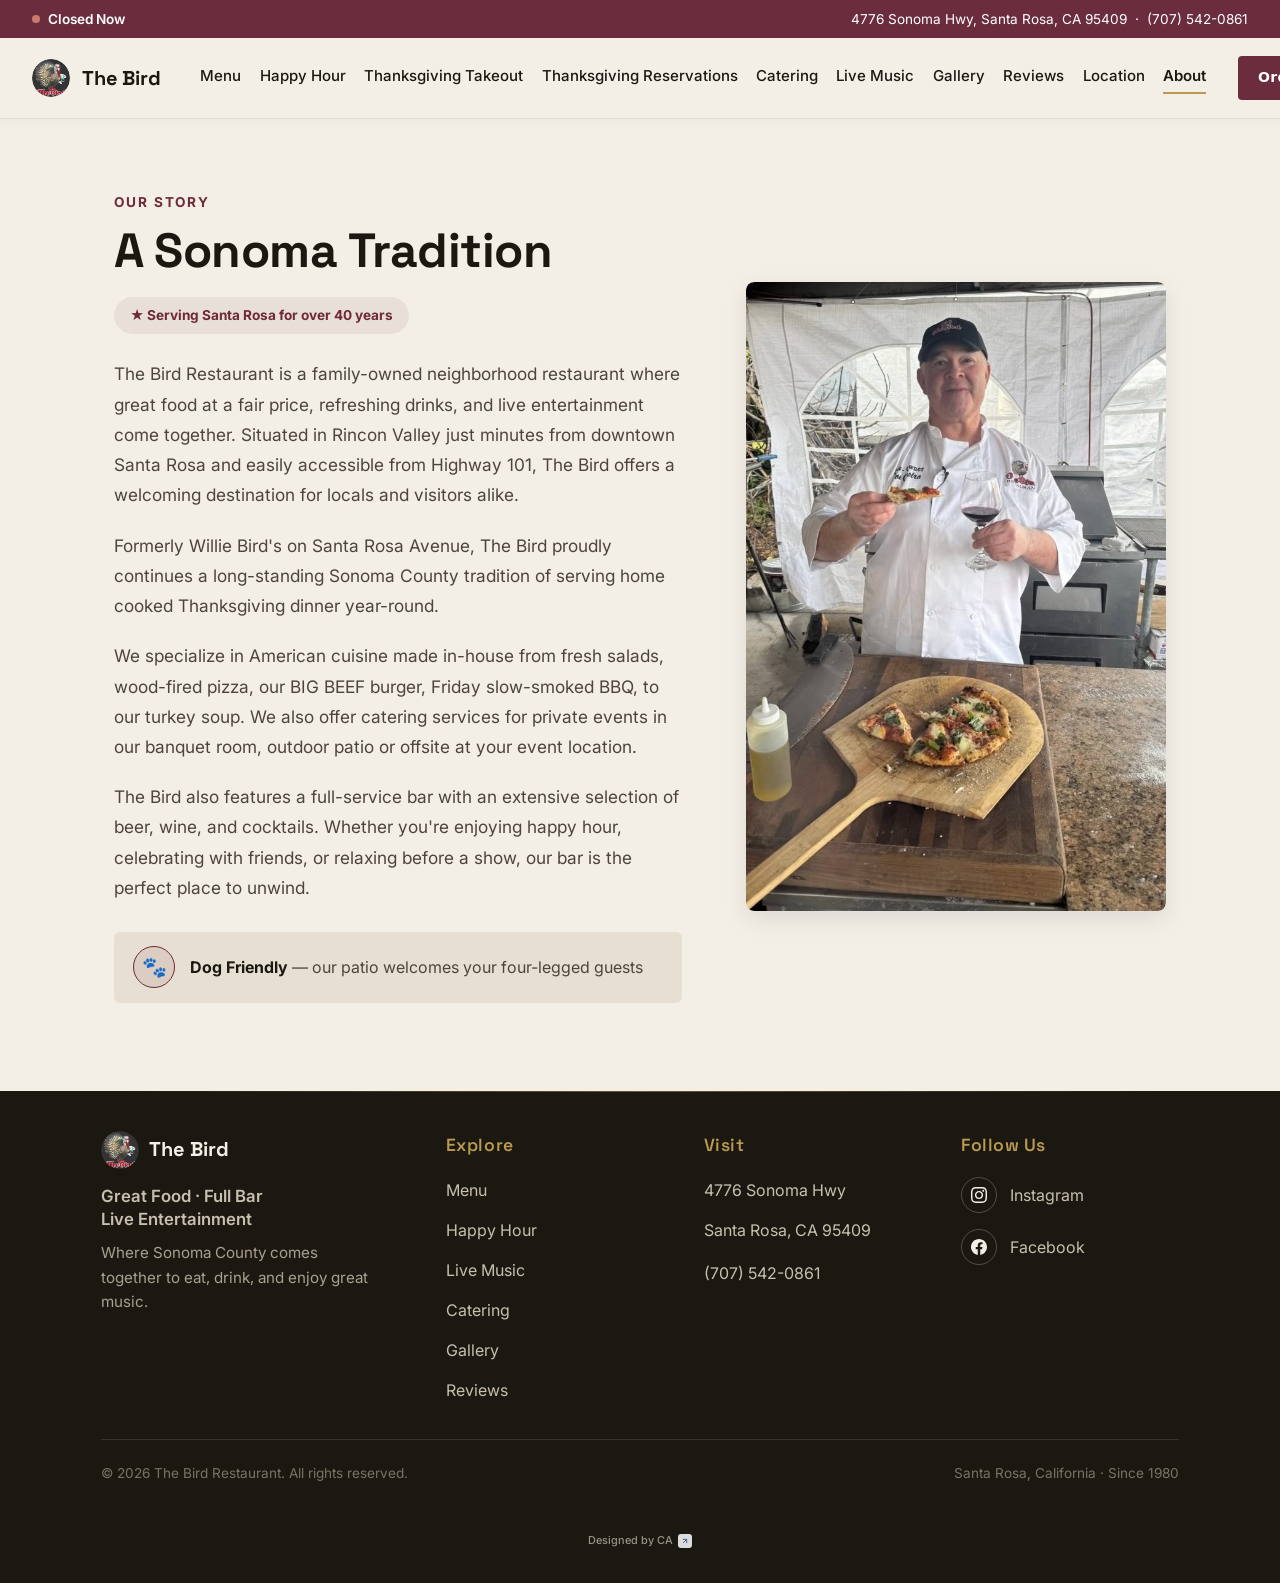
==== commit 35bbc1b7: "Update designer credit from 'AC' to 'CA'" ====
--- a/about.html
+++ b/about.html
@@ -307,7 +307,8 @@
     }
     /* Footer Mobile Fix */
     .site-footer {
-      padding-top: 4rem !important;
+      padding-top: 3.25rem !important;
+      padding-bottom: 1.25rem !important;
     }
     .footer-divider {
       top: 1.5rem;
@@ -316,13 +317,36 @@
       background: linear-gradient(90deg, transparent, rgba(185, 154, 79, 0.8), transparent);
     }
     .footer-grid {
-      grid-template-columns: 1fr;
-      gap: 2rem;
+      grid-template-columns: 1fr 1fr;
+      grid-template-areas:
+        "brand brand"
+        "visit explore"
+        "social explore";
+      gap: 1.75rem 1.25rem;
+      padding-bottom: 1.5rem;
+    }
+    .footer-col-brand {
+      grid-area: brand;
+    }
+    .footer-col-visit {
+      grid-area: visit;
+    }
+    .footer-col-explore {
+      grid-area: explore;
+    }
+    .footer-col-social {
+      grid-area: social;
     }
     .footer-bottom-flex {
       flex-direction: column;
       justify-content: center;
       text-align: center;
+      gap: 0.4rem;
+      padding: 1rem 0 0.5rem 0;
+    }
+    .footer-credit {
+      margin-top: 0.75rem !important;
+      padding-bottom: 0.25rem !important;
     }
   }
 </style>
@@ -433,8 +457,8 @@
   <div class="footer-divider"></div>
   <div class="wrap" style="max-width: 1180px; margin: 0 auto; padding: 0 4vw;">
     <div class="footer-grid">
-      <!-- Column 1 -->
-      <div>
+      <!-- Column 1: Brand Info -->
+      <div class="footer-col-brand">
         <a href="index.html" style="display: flex; align-items: center; gap: 0.6rem; margin-bottom: 1rem; text-decoration: none;">
           <img loading="lazy" src="Bird_Logo_clknrs.png" alt="The Bird Logo" width="38" height="38" style="height: 38px; width: auto; border-radius: 50%;">
           <span style="font-family: var(--display); font-weight: 700; font-size: 1.25rem; color: #F3EFE7;">The Bird</span>
@@ -447,8 +471,8 @@
         </p>
       </div>
 
-      <!-- Column 2 -->
-      <div>
+      <!-- Column 2: Explore Links -->
+      <div class="footer-col-explore">
         <h4 style="font-family: var(--display); font-size: 1.1rem; font-weight: 600; color: var(--gold); margin-bottom: 1.1rem; letter-spacing: 0.03em;">Explore</h4>
         <ul style="list-style: none; padding: 0; margin: 0; display: flex; flex-direction: column; gap: 0.85rem; font-size: 1rem;">
           <li><a href="menu.html" style="color: #C7C0AF; text-decoration: none;">Menu</a></li>
@@ -460,8 +484,8 @@
         </ul>
       </div>
 
-      <!-- Column 3 -->
-      <div>
+      <!-- Column 3: Visit Info -->
+      <div class="footer-col-visit">
         <h4 style="font-family: var(--display); font-size: 1.1rem; font-weight: 600; color: var(--gold); margin-bottom: 1.1rem; letter-spacing: 0.03em;">Visit</h4>
         <div style="display: flex; flex-direction: column; gap: 0.85rem; font-size: 1rem; color: #C7C0AF;">
           <a href="https://www.google.com/maps/search/?api=1&query=4776+Sonoma+Hwy,+Santa+Rosa,+CA+95409" target="_blank" rel="noopener" style="color: #C7C0AF; text-decoration: none;">4776 Sonoma Hwy</a>
@@ -470,8 +494,8 @@
         </div>
       </div>
 
-      <!-- Column 4 -->
-      <div>
+      <!-- Column 4: Follow Us -->
+      <div class="footer-col-social">
         <h4 style="font-family: var(--display); font-size: 1.1rem; font-weight: 600; color: var(--gold); margin-bottom: 1.1rem; letter-spacing: 0.03em;">Follow Us</h4>
         <div style="display: flex; align-items: center; gap: 0.8rem; margin-bottom: 1rem;">
           <a href="https://www.instagram.com/thebirdrestaurant707/" target="_blank" rel="noopener noreferrer" aria-label="Instagram" style="display: inline-flex; align-items: center; justify-content: center; width: 36px; height: 36px; border-radius: 50%; border: 1px solid rgba(243,239,231,0.25); color: #F3EFE7; text-decoration: none;">
@@ -493,9 +517,10 @@
       <span>Santa Rosa, California · Since 1980</span>
     </div>
 
-    <div style="text-align: center; margin-top: 1.5rem; padding-bottom: 0.5rem;">
+    <!-- Below the Fold Credit Link -->
+    <div class="footer-credit" style="text-align: center; margin-top: 1.5rem; padding-bottom: 0.5rem;">
       <a href="https://castroascend.netlify.app/" target="_blank" rel="noopener noreferrer" style="color: #9A9285; font-size: 0.68rem; font-weight: 500; text-decoration: none; display: inline-flex; align-items: center; gap: 0.25rem;">
-        Designed by AC
+        Designed by CA
         <span style="display: inline-flex; align-items: center; justify-content: center; width: 14px; height: 14px; background: #DCDCDC; border-radius: 3px; margin-left: 0.1rem;">
           <svg width="8" height="8" viewBox="0 0 24 24" fill="none" stroke="#3B62A0" stroke-width="3" stroke-linecap="round" stroke-linejoin="round"><line x1="7" y1="17" x2="17" y2="7"></line><polyline points="7 7 17 7 17 17"></polyline></svg>
         </span>
